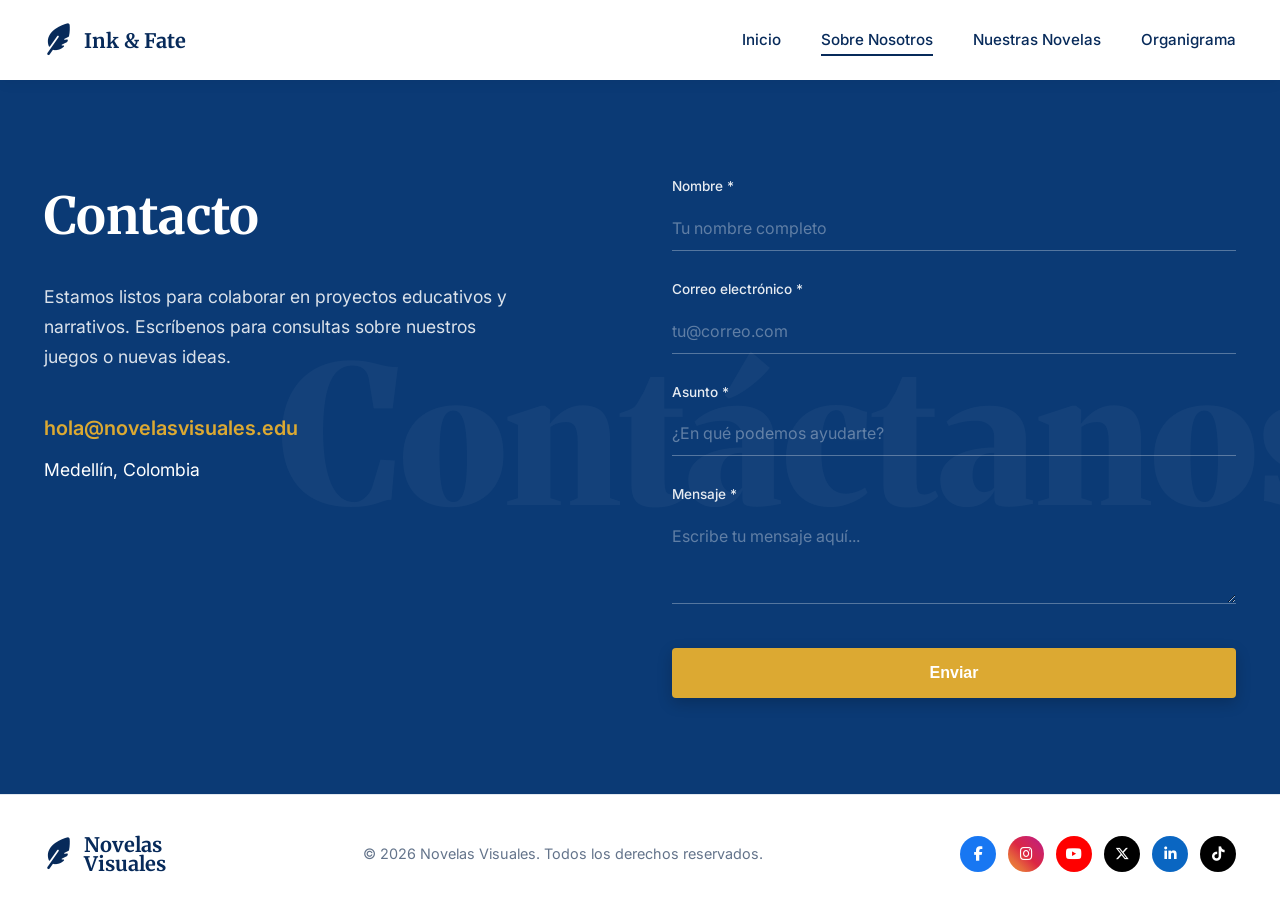
==== nosotros.html @ 617c7335 "Add files via upload" ====
<!DOCTYPE html>
<html lang="es">
<head>
    <meta charset="UTF-8">
    <meta name="viewport" content="width=device-width, initial-scale=1.0">
    <title>Ink & Fate - Novelas Visuales</title>
    
    <link rel="preconnect" href="https://fonts.googleapis.com">
    <link rel="preconnect" href="https://fonts.gstatic.com" crossorigin>
    <link href="https://fonts.googleapis.com/css2?family=Inter:wght@300;400;500;600;700&family=Merriweather:ital,wght@0,400;0,700;0,900;1,400&display=swap" rel="stylesheet">
    
    <link rel="stylesheet" href="https://cdnjs.cloudflare.com/ajax/libs/font-awesome/6.5.1/css/all.min.css">
    <link rel="stylesheet" href="style.css">
</head>
<body>

    <header class="site-header">
        <div class="container header-container">
            <div class="brand-logo" onclick="window.scrollTo({top:0, behavior:'smooth'})">
                <i class="fa-solid fa-feather-pointed"></i>
                <div class="brand-name">
                    <span>Ink & Fate</span>
                </div>
            </div>

            <button class="mobile-toggle" id="menuToggle" aria-label="Abrir menú">
                <i class="fa-solid fa-bars"></i>
            </button>

            <nav class="nav-menu" id="navMenu">
                <a href="index.html" class="nav-link active">Inicio</a>
                <a href="nosotros.html" class="nav-link">Sobre Nosotros</a>
                <a href="juegos.html" class="nav-link">Nuestras Novelas</a>
                <a href="organigrama.html" class="nav-link">Organigrama</a>
            </nav>
        </div>
    </header>


    <section class="contact-section" id="contacto">
        <div class="contact-watermark">Contáctanos</div>
        <div class="container">
            <div class="contact-grid">
                <div class="contact-info">
                    <h2>Contacto</h2>
                    <p>
                        Estamos listos para colaborar en proyectos educativos y narrativos. Escríbenos para consultas sobre nuestros juegos o nuevas ideas.
                    </p>
                    <div class="contact-details">
                        <a href="mailto:hola@novelasvisuales.edu" class="contact-email">hola@novelasvisuales.edu</a>
                        <span class="contact-location">Medellín, Colombia</span>
                    </div>
                </div>

                <form class="contact-form" id="contactForm">
                    <div class="form-group">
                        <label for="nombre">Nombre *</label>
                        <input type="text" id="nombre" class="form-control" placeholder="Tu nombre completo" required>
                    </div>
                    <div class="form-group">
                        <label for="email">Correo electrónico *</label>
                        <input type="email" id="email" class="form-control" placeholder="tu@correo.com" required>
                    </div>
                    <div class="form-group">
                        <label for="asunto">Asunto *</label>
                        <input type="text" id="asunto" class="form-control" placeholder="¿En qué podemos ayudarte?" required>
                    </div>
                    <div class="form-group">
                        <label for="mensaje">Mensaje *</label>
                        <textarea id="mensaje" class="form-control" placeholder="Escribe tu mensaje aquí..." required></textarea>
                    </div>
                    <button type="submit" class="btn-submit">Enviar</button>
                </form>
            </div>
        </div>
    </section>

    <div class="modal-overlay" id="gameModal">
        <div class="modal-container">
            <div class="modal-header">
                <h3 id="modalTitle">Título del Juego</h3>
                <button class="modal-close" id="modalClose">&times;</button>
            </div>
            <div class="modal-body">
                <p id="modalDescription">Descripción detallada del juego...</p>
                <div class="modal-actions">
                    <button class="btn-outline" id="btnTrailer"><i class="fa-solid fa-play"></i> Ver Tráiler</button>
                    <button class="btn-gold" id="btnDemo">Jugar Demo</button>
                </div>
            </div>
        </div>
    </div>

    <div class="toast-container" id="toastContainer"></div>

    <script src="script.js"></script>

    <footer class="site-footer">
        <div class="container footer-container">
            <div class="brand-logo" onclick="window.scrollTo({top:0, behavior:'smooth'})">
                <i class="fa-solid fa-feather-pointed"></i>
                <div class="brand-name">
                    <span>Novelas</span>
                    <span>Visuales</span>
                </div>
            </div>

            <p class="footer-copy">© 2026 Novelas Visuales. Todos los derechos reservados.</p>

            <div class="social-links">
                <a href="#" class="social-icon social-facebook" aria-label="Facebook"><i class="fa-brands fa-facebook-f"></i></a>
                <a href="#" class="social-icon social-instagram" aria-label="Instagram"><i class="fa-brands fa-instagram"></i></a>
                <a href="#" class="social-icon social-youtube" aria-label="YouTube"><i class="fa-brands fa-youtube"></i></a>
                <a href="#" class="social-icon social-x" aria-label="X (Twitter)"><i class="fa-brands fa-x-twitter"></i></a>
                <a href="#" class="social-icon social-linkedin" aria-label="LinkedIn"><i class="fa-brands fa-linkedin-in"></i></a>
                <a href="#" class="social-icon social-tiktok" aria-label="TikTok"><i class="fa-brands fa-tiktok"></i></a>
            </div>
        </div>
    </footer>
---- style.css ----
:root {
            --primary-blue: #072a5a;
            --primary-dark-blue: #041a3a;
            --royal-blue: #0b3a75;
            --accent-gold: #dca932;
            --accent-gold-hover: #c89524;
            --card-gold-light: #f0d8b4;
            --bg-light: #f8f9fa;
            --text-dark: #1e293b;
            --text-muted: #64748b;
            --white: #ffffff;
            --font-serif: 'Merriweather', Georgia, serif;
            --font-sans: 'Inter', system-ui, -apple-system, sans-serif;
            --transition-smooth: all 0.3s cubic-bezier(0.4, 0, 0.2, 1);
            --shadow-card: 0 10px 25px -5px rgba(7, 42, 90, 0.1);
            --shadow-hover: 0 20px 30px -10px rgba(7, 42, 90, 0.2);
        }

        /* CSS Reset & General Rules */
        *, *::before, *::after {
            box-sizing: border-box;
            margin: 0;
            padding: 0;
        }

        html {
            scroll-behavior: smooth;
        }

        body {
            font-family: var(--font-sans);
            color: var(--text-dark);
            background-color: var(--white);
            line-height: 1.6;
            overflow-x: hidden;
        }

        a {
            text-decoration: none;
            color: inherit;
        }

        ul {
            list-style: none;
        }

        img {
            max-width: 100%;
            height: auto;
            display: block;
        }

        .container {
            width: 100%;
            max-width: 1240px;
            margin: 0 auto;
            padding: 0 1.5rem;
        }

        /* 1. Header & Navigation */
        .site-header {
            position: sticky;
            top: 0;
            background-color: var(--white);
            box-shadow: 0 2px 15px rgba(0, 0, 0, 0.05);
            z-index: 1000;
            height: 80px;
            display: flex;
            align-items: center;
        }

        .header-container {
            display: flex;
            justify-content: space-between;
            align-items: center;
            width: 100%;
        }

        .brand-logo {
            display: flex;
            align-items: center;
            gap: 0.75rem;
            cursor: pointer;
        }

        .brand-logo i {
            color: var(--primary-blue);
            font-size: 1.75rem;
            transform: rotate(-10deg);
            transition: var(--transition-smooth);
        }

        .brand-logo:hover i {
            transform: rotate(0deg) scale(1.1);
            color: var(--accent-gold);
        }

        .brand-name {
            display: flex;
            flex-direction: column;
            line-height: 0.95;
            font-family: var(--font-serif);
            font-weight: 700;
            font-size: 1.25rem;
            color: var(--primary-blue);
        }

        .nav-menu {
            display: flex;
            gap: 2.5rem;
        }

        .nav-link {
            font-size: 0.95rem;
            font-weight: 500;
            color: var(--primary-blue);
            position: relative;
            padding: 0.25rem 0;
            transition: color 0.2s ease;
        }

        .nav-link::after {
            content: '';
            position: absolute;
            bottom: 0;
            left: 0;
            width: 0;
            height: 2px;
            background-color: var(--primary-blue);
            transition: none;
        }

        .nav-link.active::after {
            width: 100%;
        }

        .nav-link:hover {
            color: var(--accent-gold);
        }

        .mobile-toggle {
            display: none;
            background: none;
            border: none;
            font-size: 1.5rem;
            color: var(--primary-blue);
            cursor: pointer;
            padding: 0.5rem;
        }

        /* 2. Hero Section */
        .hero-section {
            position: relative;
            min-height: 85vh;
            display: flex;
            align-items: center;
            background-color: var(--primary-blue);
            background-image: 
                linear-gradient(90deg, rgba(7, 42, 90, 0.92) 0%, rgba(7, 42, 90, 0.55) 60%, rgba(7, 42, 90, 0.3) 100%),
                url('https://images.unsplash.com/photo-1510166089176-b57564a5b4c1?q=80&w=1600&auto=format&fit=crop');
            background-size: cover;
            background-position: center;
            color: var(--white);
            overflow: hidden;
        }

        .hero-content {
            max-width: 650px;
            animation: fadeIn 1s ease-out;
        }

        .hero-title {
            font-family: var(--font-serif);
            font-size: clamp(2.8rem, 5vw, 4.5rem);
            font-weight: 900;
            line-height: 1.1;
            margin-bottom: 1.5rem;
            text-shadow: 0 4px 12px rgba(0, 0, 0, 0.3);
        }

        .hero-subtitle {
            font-size: 1.15rem;
            font-weight: 300;
            line-height: 1.7;
            margin-bottom: 2.5rem;
            color: rgba(255, 255, 255, 0.9);
        }

        .btn-gold {
            display: inline-flex;
            align-items: center;
            justify-content: center;
            gap: 0.75rem;
            background-color: var(--accent-gold);
            color: var(--white);
            font-weight: 600;
            padding: 0.9rem 2.2rem;
            border-radius: 6px;
            border: none;
            cursor: pointer;
            box-shadow: 0 8px 20px rgba(220, 169, 50, 0.3);
            transition: var(--transition-smooth);
            font-size: 1rem;
        }

        .btn-gold:hover {
            background-color: var(--accent-gold-hover);
            transform: translateY(-3px);
            box-shadow: 0 12px 25px rgba(220, 169, 50, 0.4);
        }

        /* 3. Games Section */
        .games-section {
            padding: 6rem 0;
            background-color: var(--white);
        }

        .section-header {
            margin-bottom: 3.5rem;
        }

        .section-title {
            font-family: var(--font-serif);
            font-size: clamp(2.2rem, 4vw, 3.2rem);
            font-weight: 700;
            color: var(--primary-blue);
            margin-bottom: 0.75rem;
        }

        .section-desc {
            font-size: 1.1rem;
            color: var(--primary-blue);
            max-width: 650px;
            opacity: 0.9;
        }

        .games-grid {
            display: grid;
            grid-cols: 1;
            grid-template-columns: repeat(auto-fit, minmax(300px, 1fr));
            gap: 2.5rem;
        }

        .game-card {
            background: var(--white);
            border-radius: 8px;
            overflow: hidden;
            cursor: pointer;
            transition: var(--transition-smooth);
            display: flex;
            flex-direction: column;
        }

        .game-card:hover {
            transform: translateY(-8px);
        }

        .card-media {
            height: 380px;
            position: relative;
            overflow: hidden;
            border-radius: 6px;
            box-shadow: var(--shadow-card);
            transition: var(--transition-smooth);
        }

        .game-card:hover .card-media {
            box-shadow: var(--shadow-hover);
        }

        .media-ideogram {
            background: radial-gradient(circle at center, #0e1a38 0%, #050b1a 100%);
            display: flex;
            flex-direction: column;
            align-items: center;
            justify-content: center;
            padding: 2rem;
            text-align: center;
            color: var(--white);
            border: 1px solid rgba(255, 255, 255, 0.05);
        }

        .ideogram-title {
            font-family: var(--font-serif);
            font-size: 3rem;
            margin-bottom: 0.5rem;
            letter-spacing: 2px;
            color: #fce7cf;
            text-shadow: 0 0 15px rgba(252, 231, 207, 0.3);
        }

        .ideogram-sub {
            font-size: 0.75rem;
            color: rgba(255, 255, 255, 0.6);
            max-width: 180px;
            line-height: 1.4;
            margin-bottom: 2rem;
        }

        .btn-card-gold {
            background-color: var(--card-gold-light);
            color: #0b1329;
            border: none;
            padding: 0.5rem 2rem;
            border-radius: 20px;
            font-weight: 600;
            font-size: 0.9rem;
            cursor: pointer;
            transition: var(--transition-smooth);
        }

        .btn-card-gold:hover {
            background-color: #ffffff;
            box-shadow: 0 0 15px rgba(240, 216, 180, 0.6);
        }

        .media-laptop {
            background-color: #395c78;
            display: flex;
            flex-direction: column;
            align-items: center;
            justify-content: space-between;
            padding: 2.5rem 1.5rem 1rem;
            position: relative;
        }

        .laptop-brand {
            text-align: center;
            color: var(--card-gold-light);
        }

        .laptop-brand h4 {
            font-family: var(--font-serif);
            letter-spacing: 3px;
            font-size: 1.25rem;
        }

        .laptop-brand p {
            font-size: 0.65rem;
            opacity: 0.8;
        }

        /* Interactive CSS Laptop Mockup */
        .laptop-container {
            width: 220px;
            margin-top: auto;
            transition: var(--transition-smooth);
        }

        .game-card:hover .laptop-container {
            transform: scale(1.05);
        }

        .laptop-screen {
            background: #111827;
            border: 8px solid #1f2937;
            border-bottom: none;
            border-radius: 8px 8px 0 0;
            height: 120px;
            position: relative;
            overflow: hidden;
            display: flex;
            align-items: center;
            justify-content: center;
        }

        .laptop-screen-content {
            width: 100%;
            height: 100%;
            background: linear-gradient(135deg, #0f172a 0%, #1e293b 100%);
            display: flex;
            align-items: center;
            justify-content: center;
            color: #94a3b8;
            font-size: 0.7rem;
            border: 1px solid rgba(255,255,255,0.1);
        }

        .laptop-base {
            background: #475569;
            height: 8px;
            width: 116%;
            margin-left: -8%;
            border-radius: 0 0 6px 6px;
            position: relative;
            box-shadow: 0 8px 15px rgba(0,0,0,0.3);
        }

        .laptop-base::after {
            content: '';
            position: absolute;
            top: 0;
            left: 50%;
            transform: translateX(-50%);
            width: 35px;
            height: 3px;
            background: #334155;
            border-radius: 0 0 3px 3px;
        }

        .media-frame {
            background-color: #071527;
            padding: 1.25rem;
            display: flex;
            align-items: center;
            justify-content: center;
        }

        .frame-inner {
            border: 1.5px solid var(--accent-gold);
            width: 100%;
            height: 100%;
            display: flex;
            flex-direction: column;
            align-items: center;
            justify-content: center;
            padding: 1.5rem;
            box-shadow: inset 0 0 20px rgba(220, 169, 50, 0.15);
            transition: var(--transition-smooth);
        }

        .game-card:hover .frame-inner {
            border-color: #fff;
            box-shadow: inset 0 0 30px rgba(220, 169, 50, 0.3);
        }

        .card-details {
            padding: 1.5rem 0.25rem;
        }

        .card-title {
            font-family: var(--font-serif);
            font-size: 1.5rem;
            font-weight: 700;
            color: var(--primary-blue);
            margin-bottom: 0.75rem;
            transition: var(--transition-smooth);
        }

        .game-card:hover .card-title {
            color: var(--accent-gold);
        }

        .card-text {
            font-size: 0.95rem;
            color: var(--text-muted);
            line-height: 1.6;
        }

        .novela-section {
            display: flex;
            flex-direction: row;
            align-items: center;
            justify-content: space-between;
            gap: 3rem;
            padding: 6rem 0;
            background-color: var(--bg-light);
        }

        .novela-grid {
            display: grid;
            grid-template-columns: minmax(0, 1.2fr) minmax(0, 1fr);
            gap: 2rem;
            align-items: center;
            width: calc(100% + 1.5rem);
            margin-left: -0.75rem;
            margin-right: -0.75rem;
        }

        .novela-content {
            padding-left: 0;
        }

        .novela-card {
            margin-left: auto;
        }

        @media (max-width: 991px) {
            .novela-grid {
                grid-template-columns: 1fr;
                width: 100%;
                margin-left: 0;
                margin-right: 0;
            }
        }

        .novela-title {
            font-family: var(--font-serif);
            font-size: clamp(2.2rem, 4vw, 3.2rem);
            font-weight: 700;
            color: var(--primary-blue);
            line-height: 1.2;
            margin-bottom: 1.5rem;
        }

        .novela-text {
            flex: 1;
            font-size: 1.05rem;
            color: var(--text-dark);
            line-height: 1.8;
            opacity: 0.9;
        }

        .novela-card {
            position: relative;
            height: 400px;
            width: 450px;
            flex-shrink: 0;
            border-radius: 8px;
            overflow: hidden;
            box-shadow: var(--shadow-card);
            background-image: 
                linear-gradient(to top, rgba(0, 0, 0, 0.85) 0%, rgba(0, 0, 0, 0.2) 60%, transparent 100%),
                url('Novela\ visual\ ejemplo.jpeg');
            background-size: cover;
            background-position: center;
            display: flex;
            align-items: flex-end;
            padding: 2.5rem;
            color: var(--white);
        }

        .novela-card-content h3 {
            font-size: 1.5rem;
            font-weight: 700;
            margin-bottom: 0.25rem;
        }

        .novela-card-content p {
            font-size: 0.9rem;
            color: rgba(255, 255, 255, 0.8);
        }

        .contact-section {
            background-color: var(--royal-blue);
            color: var(--white);
            padding: 6rem 0;
            position: relative;
            overflow: hidden;
        }

        .contact-watermark {
            position: absolute;
            top: 50%;
            right: -5%;
            transform: translateY(-50%);
            font-family: var(--font-serif);
            font-size: clamp(6rem, 15vw, 14rem);
            font-weight: 900;
            color: rgba(255, 255, 255, 0.04);
            pointer-events: none;
            white-space: nowrap;
            user-select: none;
        }

        .contact-grid {
            display: grid;
            grid-template-columns: 1fr;
            gap: 4rem;
            position: relative;
            z-index: 2;
        }

        @media (min-width: 992px) {
            .contact-grid {
                grid-template-columns: 1fr 1fr;
            }
        }

        .contact-info h2 {
            font-family: var(--font-serif);
            font-size: clamp(2.5rem, 4vw, 3.5rem);
            font-weight: 700;
            margin-bottom: 1.5rem;
        }

        .contact-info p {
            font-size: 1.1rem;
            color: rgba(255, 255, 255, 0.85);
            line-height: 1.7;
            margin-bottom: 2.5rem;
            max-width: 480px;
        }

        .contact-details {
            display: flex;
            flex-direction: column;
            gap: 0.75rem;
        }

        .contact-email {
            color: var(--accent-gold);
            font-size: 1.25rem;
            font-weight: 600;
            transition: var(--transition-smooth);
        }

        .contact-email:hover {
            color: var(--white);
            text-decoration: underline;
        }

        .contact-location {
            font-size: 1.1rem;
            color: var(--white);
        }

        /* Form Styling with Underline Transparent Inputs */
        .contact-form {
            display: flex;
            flex-direction: column;
            gap: 1.75rem;
        }

        .form-group {
            display: flex;
            flex-direction: column;
            gap: 0.5rem;
        }

        .form-group label {
            font-size: 0.85rem;
            font-weight: 500;
            color: rgba(255, 255, 255, 0.9);
        }

        .form-control {
            background: transparent;
            border: none;
            border-bottom: 1px solid rgba(255, 255, 255, 0.3);
            border-radius: 0;
            padding: 0.75rem 0;
            color: var(--white);
            font-family: var(--font-sans);
            font-size: 1rem;
            transition: var(--transition-smooth);
        }

        .form-control:focus {
            outline: none;
            border-bottom-color: var(--accent-gold);
        }

        .form-control::placeholder {
            color: rgba(255, 255, 255, 0.35);
        }

        textarea.form-control {
            resize: vertical;
            min-height: 90px;
        }

        .btn-submit {
            background-color: var(--accent-gold);
            color: var(--white);
            border: none;
            padding: 1rem 2rem;
            border-radius: 4px;
            font-weight: 600;
            font-size: 1rem;
            cursor: pointer;
            transition: var(--transition-smooth);
            margin-top: 1rem;
            box-shadow: 0 5px 15px rgba(0, 0, 0, 0.2);
        }

        .btn-submit:hover {
            background-color: var(--accent-gold-hover);
            transform: translateY(-2px);
        }

        .modal-overlay {
            position: fixed;
            inset: 0;
            background: rgba(4, 26, 58, 0.8);
            backdrop-filter: blur(5px);
            z-index: 2000;
            display: flex;
            align-items: center;
            justify-content: center;
            padding: 1.5rem;
            opacity: 0;
            visibility: hidden;
            transition: var(--transition-smooth);
        }

        .modal-overlay.open {
            opacity: 1;
            visibility: visible;
        }

        .modal-container {
            background: var(--white);
            width: 100%;
            max-width: 650px;
            border-radius: 8px;
            overflow: hidden;
            box-shadow: 0 25px 50px -12px rgba(0, 0, 0, 0.5);
            transform: scale(0.9);
            transition: var(--transition-smooth);
            position: relative;
        }

        .modal-overlay.open .modal-container {
            transform: scale(1);
        }

        .modal-header {
            background-color: var(--primary-blue);
            color: var(--white);
            padding: 1.5rem 2rem;
            display: flex;
            justify-content: space-between;
            align-items: center;
        }

        .modal-header h3 {
            font-family: var(--font-serif);
            font-size: 1.5rem;
        }

        .modal-close {
            background: none;
            border: none;
            color: var(--white);
            font-size: 1.5rem;
            cursor: pointer;
            opacity: 0.8;
            transition: var(--transition-smooth);
        }

        .modal-close:hover {
            opacity: 1;
            transform: rotate(90deg);
        }

        .modal-body {
            padding: 2rem;
        }

        .modal-body p {
            color: var(--text-dark);
            line-height: 1.7;
            margin-bottom: 1.5rem;
        }

        .modal-actions {
            display: flex;
            gap: 1rem;
            justify-content: flex-end;
        }

        .btn-outline {
            border: 1px solid var(--primary-blue);
            color: var(--primary-blue);
            background: transparent;
            padding: 0.6rem 1.25rem;
            border-radius: 4px;
            font-weight: 600;
            cursor: pointer;
            transition: var(--transition-smooth);
        }

        .btn-outline:hover {
            background: var(--primary-blue);
            color: var(--white);
        }

        .toast-container {
            position: fixed;
            bottom: 2rem;
            right: 2rem;
            z-index: 3000;
            display: flex;
            flex-direction: column;
            gap: 1rem;
        }

        .toast {
            background: var(--white);
            color: var(--text-dark);
            padding: 1rem 1.5rem;
            border-radius: 6px;
            box-shadow: 0 10px 30px rgba(0,0,0,0.2);
            border-left: 4px solid var(--accent-gold);
            display: flex;
            align-items: center;
            gap: 0.75rem;
            transform: translateX(120%);
            transition: transform 0.4s cubic-bezier(0.68, -0.55, 0.265, 1.55);
        }

        .toast.show {
            transform: translateX(0);
        }

        .toast-icon {
            color: var(--accent-gold);
            font-size: 1.25rem;
        }

        .site-footer {
            background-color: var(--white);
            padding: 2.5rem 0;
            border-top: 1px solid #e2e8f0;
        }

        .footer-container {
            display: flex;
            flex-direction: column;
            align-items: center;
            gap: 1.5rem;
            text-align: center;
        }

        @media (min-width: 768px) {
            .footer-container {
                flex-direction: row;
                justify-content: space-between;
                text-align: left;
            }
        }

        .footer-copy {
            font-size: 0.9rem;
            color: var(--text-muted);
        }

        .social-links {
            display: flex;
            gap: 0.75rem;
        }

        .social-icon {
            width: 36px;
            height: 36px;
            border-radius: 50%;
            display: flex;
            align-items: center;
            justify-content: center;
            color: var(--white);
            font-size: 0.9rem;
            transition: var(--transition-smooth);
        }

        .social-icon:hover {
            transform: translateY(-3px) scale(1.1);
        }

        /* Official Social Brand Colors */
        .social-facebook { background-color: #1877f2; }
        .social-instagram { background: linear-gradient(45deg, #f09433, #e6683c, #dc2743, #cc2366, #bc1888); }
        .social-youtube { background-color: #ff0000; }
        .social-x { background-color: #000000; }
        .social-linkedin { background-color: #0a66c2; }
        .social-tiktok { background-color: #000000; }

        /* Mobile Responsive Adjustments */
        @media (max-width: 768px) {
            .mobile-toggle {
                display: block;
            }

            .nav-menu {
                position: absolute;
                top: 80px;
                left: 0;
                width: 100%;
                background-color: var(--white);
                flex-direction: column;
                padding: 2rem;
                gap: 1.5rem;
                box-shadow: 0 10px 20px rgba(0,0,0,0.1);
                transform: translateY(-150%);
                opacity: 0;
                pointer-events: none;
                transition: var(--transition-smooth);
            }

            .nav-menu.open {
                transform: translateY(0);
                opacity: 1;
                pointer-events: auto;
            }

            .hero-section {
                padding: 4rem 0;
                text-align: center;
            }

            .hero-subtitle {
                margin-left: auto;
                margin-right: auto;
            }

            .mission-card {
                height: 350px;
            }
        }

        @keyframes fadeIn {
            from { opacity: 0; transform: translateY(20px); }
            to { opacity: 1; transform: translateY(0); }
        }
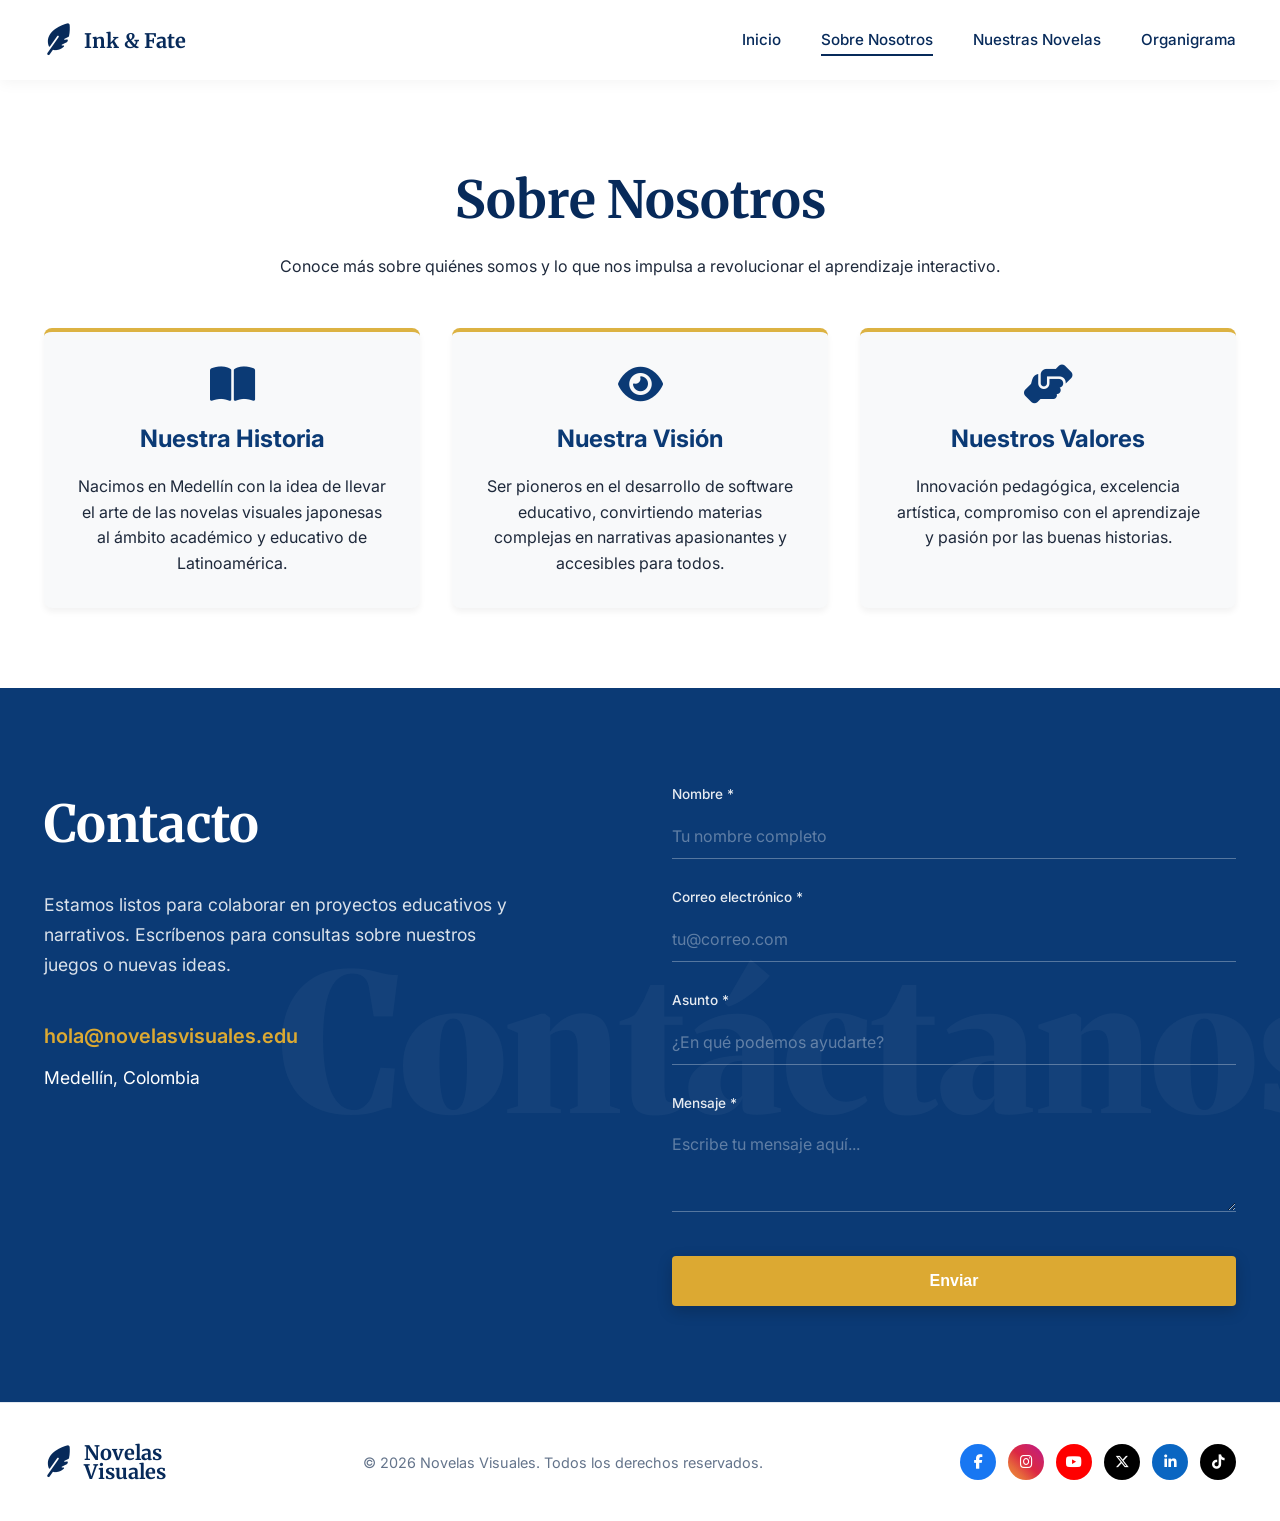
==== commit be16c861: "Add files via upload" ====
--- a/nosotros.html
+++ b/nosotros.html
@@ -36,6 +36,32 @@
         </div>
     </header>
 
+    <section class="empresa" id="empresa">
+    <div class="container">
+        <h2 class="section-title text-center" style="text-align: center;">Sobre Nosotros</h2>
+        <p style="text-align: center; color: var(--brand-blue); max-width: 800px; margin: 0 auto;">
+            Conoce más sobre quiénes somos y lo que nos impulsa a revolucionar el aprendizaje interactivo.
+        </p>
+        
+        <div class="empresa-grid">
+            <div class="empresa-card">
+                <i class="fa-solid fa-book-open"></i>
+                <h3>Nuestra Historia</h3>
+                <p>Nacimos en Medellín con la idea de llevar el arte de las novelas visuales japonesas al ámbito académico y educativo de Latinoamérica.</p>
+            </div>
+            <div class="empresa-card">
+                <i class="fa-solid fa-eye"></i>
+                <h3>Nuestra Visión</h3>
+                <p>Ser pioneros en el desarrollo de software educativo, convirtiendo materias complejas en narrativas apasionantes y accesibles para todos.</p>
+            </div>
+            <div class="empresa-card">
+                <i class="fa-solid fa-handshake-angle"></i>
+                <h3>Nuestros Valores</h3>
+                <p>Innovación pedagógica, excelencia artística, compromiso con el aprendizaje y pasión por las buenas historias.</p>
+            </div>
+        </div>
+    </div>
+</section>
 
     <section class="contact-section" id="contacto">
         <div class="contact-watermark">Contáctanos</div>
--- a/style.css
+++ b/style.css
@@ -847,7 +847,6 @@
             transform: translateY(-3px) scale(1.1);
         }
 
-        /* Official Social Brand Colors */
         .social-facebook { background-color: #1877f2; }
         .social-instagram { background: linear-gradient(45deg, #f09433, #e6683c, #dc2743, #cc2366, #bc1888); }
         .social-youtube { background-color: #ff0000; }
@@ -855,7 +854,6 @@
         .social-linkedin { background-color: #0a66c2; }
         .social-tiktok { background-color: #000000; }
 
-        /* Mobile Responsive Adjustments */
         @media (max-width: 768px) {
             .mobile-toggle {
                 display: block;
@@ -901,4 +899,75 @@
         @keyframes fadeIn {
             from { opacity: 0; transform: translateY(20px); }
             to { opacity: 1; transform: translateY(0); }
-        }+        }
+
+        .empresa {
+    padding: 5rem 0;
+    background-color: #fff;
+}
+
+.empresa-grid {
+    display: grid;
+    grid-template-columns: repeat(auto-fit, minmax(300px, 1fr));
+    gap: 2rem;
+    margin-top: 3rem;
+}
+
+.empresa-card {
+    background: var(--bg-light, #f8f9fa);
+    padding: 2rem;
+    border-radius: 8px;
+    text-align: center;
+    border-top: 4px solid var(--brand-gold, #dcb242);
+    box-shadow: 0 4px 6px rgba(0,0,0,0.05);
+}
+
+.empresa-card i {
+    font-size: 2.5rem;
+    color: var(--brand-blue, #0b3a75);
+    margin-bottom: 1rem;
+}
+
+.empresa-card h3 {
+    color: var(--brand-blue, #0b3a75);
+    margin-bottom: 1rem;
+    font-size: 1.5rem;
+}
+
+.organigrama {
+    padding: 5rem 0;
+    background-color: var(--bg-light, #f8f9fa);
+}
+
+.organigrama-texto {
+    text-align: center;
+    margin-bottom: 3rem;
+}
+
+.organigrama-rectangulo {
+    width: 100%;
+    max-width: 1000px;
+    margin: 0 auto;
+    background-color: #fff;
+    border: 2px dashed var(--brand-blue, #0b3a75);
+    border-radius: 8px;
+    padding: 1rem;
+    min-height: 400px;
+    display: flex;
+    align-items: center;
+    justify-content: center;
+    box-shadow: 0 10px 30px rgba(11, 58, 117, 0.1);
+}
+
+.organigrama-rectangulo img {
+    width: 100%;
+    height: auto;
+    max-height: 600px;
+    object-fit: contain; 
+}
+
+.placeholder-texto {
+    color: #888;
+    font-size: 1.2rem;
+    text-align: center;
+}
